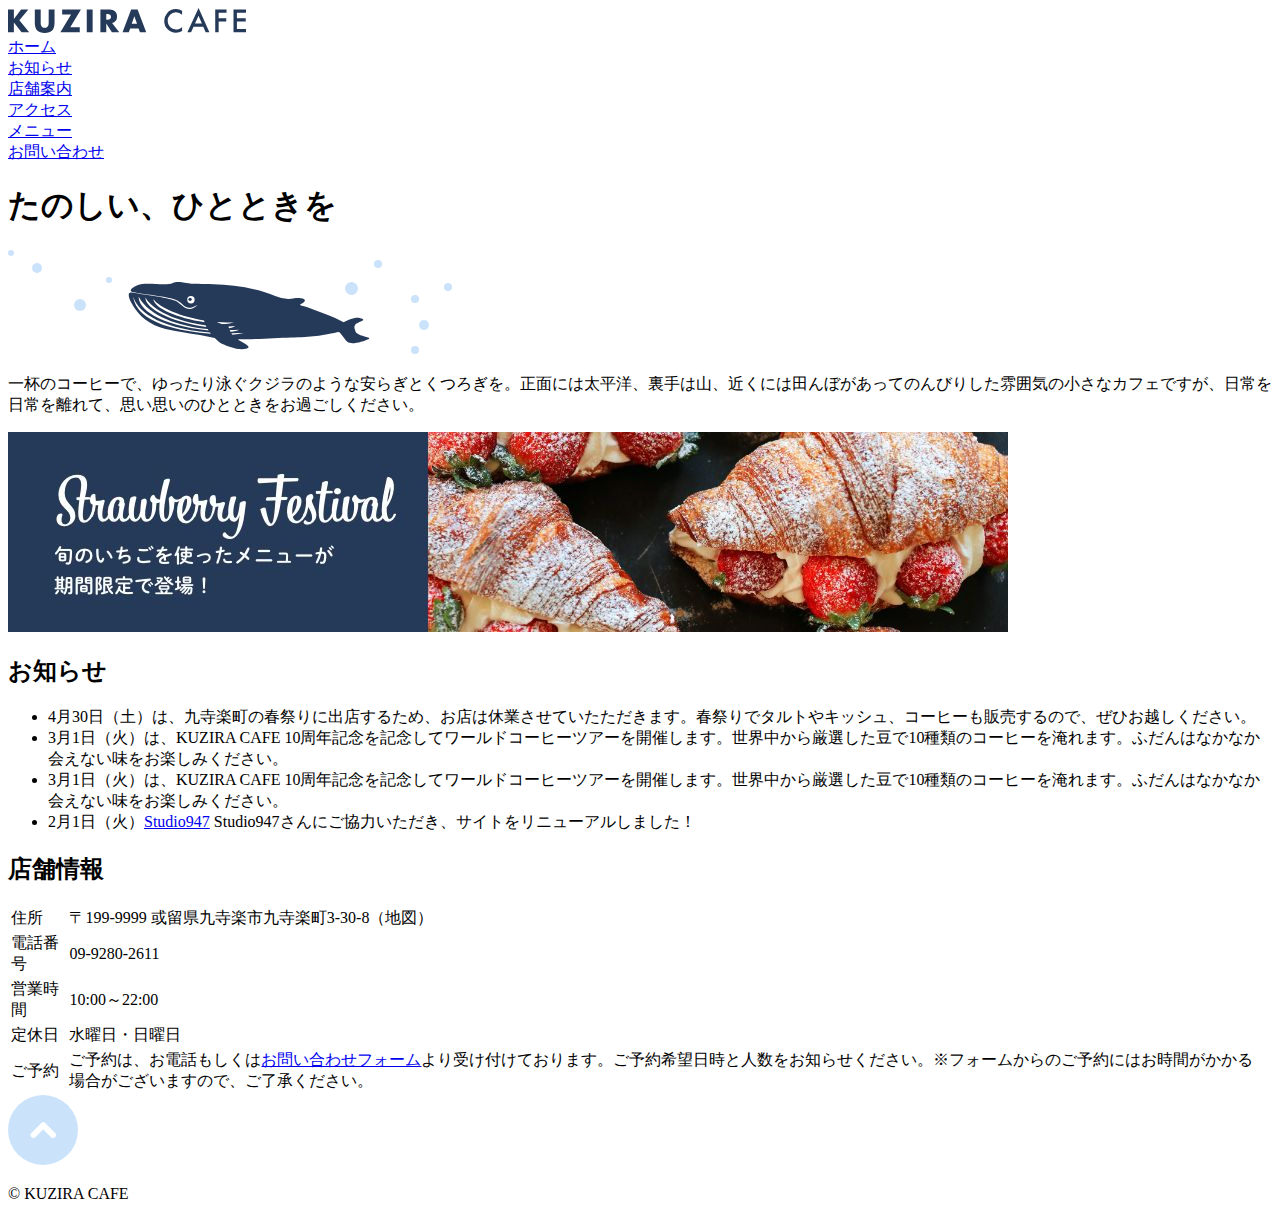
==== index.html @ 5bd374c1 "ページトップへのボタンの追加" ====
<!DOCTYPE html>
<html lang="en">
  <head>
    <meta charset="UTF-8" />
    <meta name="viewport" content="width=device-width, initial-scale=1.0" />
    <title>KUZIRA CAFE</title>
  </head id = "top">
  <body>
    <!--ヘッダー-->
    <header>
      <div>
        <a href="index.html">
          <img src="images/logo.svg" alt="" />
        </a>
      </div>
      <nav>
        <li><a href="index.html">ホーム</a></li>
        <li><a href="index.html#news">お知らせ</a></li>
        <li><a href="index.html#shop">店舗案内</a></li>
        <li><a href="access.html">アクセス</a></li>
        <li><a href="menu.html">メニュー</a></li>
        <li><a href="contact.html">お問い合わせ</a></li>
      </nav>
    </header>

    <h1>たのしい、ひとときを</h1>

    <main>
      <img src="images/logo-whale.svg" alt="" />
      <p>
        一杯のコーヒーで、ゆったり泳ぐクジラのような安らぎとくつろぎを。正面には太平洋、裏手は山、近くには田んぼがあってのんびりした雰囲気の小さなカフェですが、日常を日常を離れて、思い思いのひとときをお過ごしください。
      </p>
      <img
        src="images/banner.jpg"
        alt="旬の苺を使ったメニューが期間限定で登場！"
      />

      <div id="news">
        <h2>お知らせ</h2>
        <ul>
          <li>
            4月30日（土）は、九寺楽町の春祭りに出店するため、お店は休業させていたただきます。春祭りでタルトやキッシュ、コーヒーも販売するので、ぜひお越しください。
          </li>
          <li>
            3月1日（火）は、KUZIRA CAFE
            10周年記念を記念してワールドコーヒーツアーを開催します。世界中から厳選した豆で10種類のコーヒーを淹れます。ふだんはなかなか会えない味をお楽しみください。
          </li>
          <li>
            3月1日（火）は、KUZIRA CAFE
            10周年記念を記念してワールドコーヒーツアーを開催します。世界中から厳選した豆で10種類のコーヒーを淹れます。ふだんはなかなか会えない味をお楽しみください。
          </li>
          <li>
            2月1日（火）<a href="https://studio947.net" target="_blank"
              >Studio947</a
            >
            Studio947さんにご協力いただき、サイトをリニューアルしました！
          </li>
        </ul>
      </div>

      <div id="shop">
        <h2>店舗情報</h2>
        <table>
          <tr>
            <td>住所</td>
            <td>
              〒199-9999 或留県九寺楽市九寺楽町3-30-8（<a fref="access.html"></a
              >地図）
            </td>
          </tr>
          <tr>
            <td>電話番号</td>
            <td>09-9280-2611</td>
          </tr>
          <tr>
            <td>営業時間</td>
            <td>10:00～22:00</td>
          </tr>
          <tr>
            <td>定休日</td>
            <td>水曜日・日曜日</td>
          </tr>

          <tr>
            <td>ご予約</td>
            <td>
              ご予約は、お電話もしくは<a href="contact.html"
                >お問い合わせフォーム</a
              >より受け付けております。ご予約希望日時と人数をお知らせください。※フォームからのご予約にはお時間がかかる場合がございますので、ご了承ください。
            </td>
          </tr>
        </table>
      </div>
    </main>
    <footer>
      <div>
        <a href="#top"><img src="images/gotop.svg" alt=""></a>
        
      </div>
      <p>&copy; KUZIRA CAFE</p>
    </footer>
  </body>
</html>
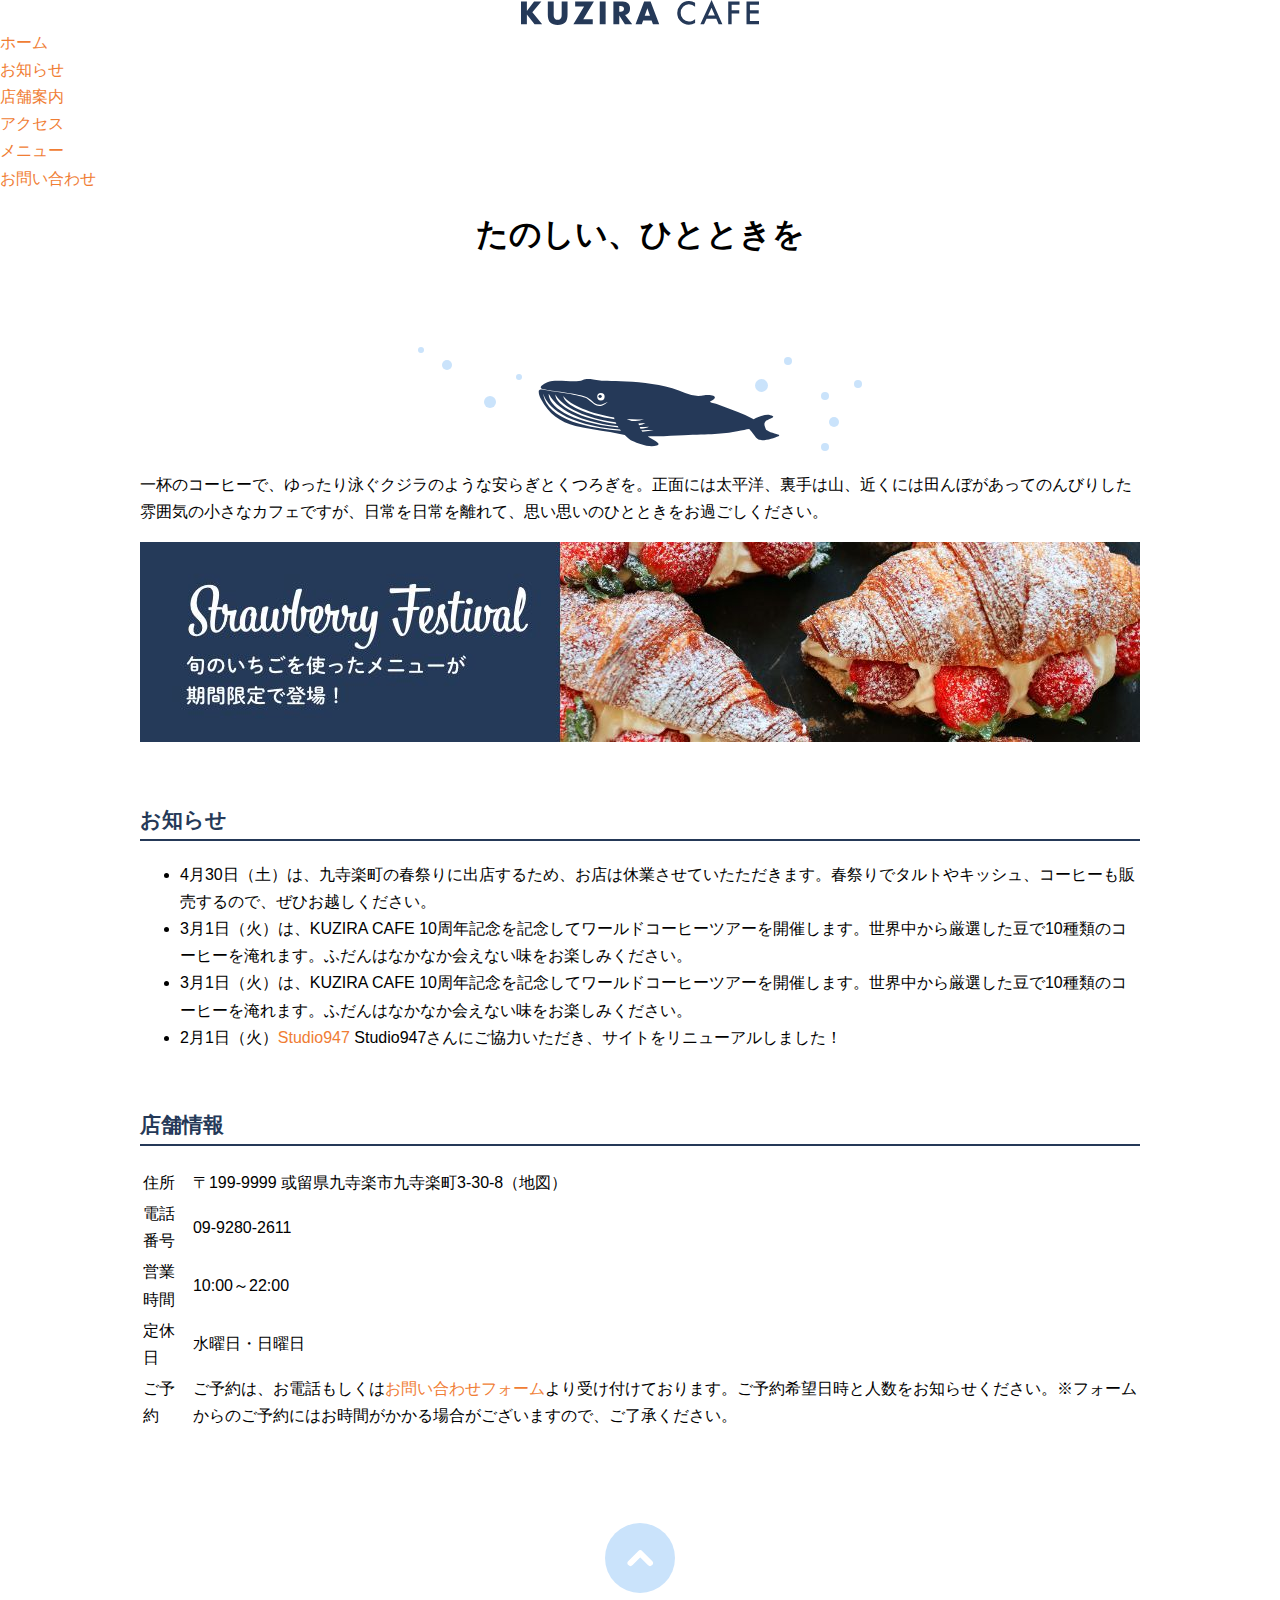
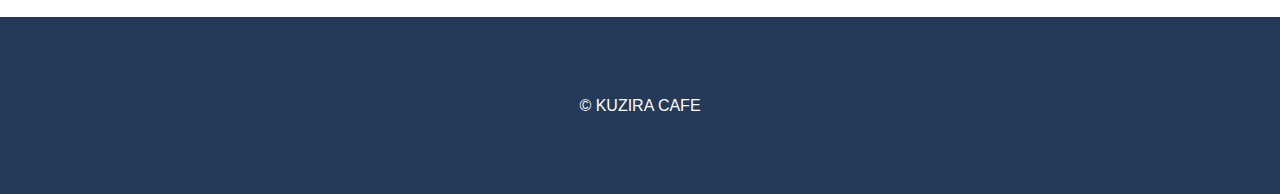
==== commit c850f1e7: "ボックスサイズの設定" ====
--- a/index.html
+++ b/index.html
@@ -4,11 +4,12 @@
     <meta charset="UTF-8" />
     <meta name="viewport" content="width=device-width, initial-scale=1.0" />
     <title>KUZIRA CAFE</title>
+    <link rel="stylesheet" href="css/style.css">
   </head id = "top">
   <body>
     <!--ヘッダー-->
     <header>
-      <div>
+      <div class="logo">
         <a href="index.html">
           <img src="images/logo.svg" alt="" />
         </a>
@@ -23,10 +24,10 @@
       </nav>
     </header>
 
-    <h1>たのしい、ひとときを</h1>
+    <h1 class="hero">たのしい、ひとときを</h1>
 
     <main>
-      <img src="images/logo-whale.svg" alt="" />
+      <div class="logo-whale"><img src="images/logo-whale.svg" alt="" /></div>
       <p>
         一杯のコーヒーで、ゆったり泳ぐクジラのような安らぎとくつろぎを。正面には太平洋、裏手は山、近くには田んぼがあってのんびりした雰囲気の小さなカフェですが、日常を日常を離れて、思い思いのひとときをお過ごしください。
       </p>
@@ -93,11 +94,10 @@
       </div>
     </main>
     <footer>
-      <div>
-        <a href="#top"><img src="images/gotop.svg" alt=""></a>
-        
+      <div class="gotop">
+        <a href="#top"><img src="images/gotop.svg" alt=""></a>  
       </div>
-      <p>&copy; KUZIRA CAFE</p>
+      <p class="copyright">&copy; KUZIRA CAFE</p>
     </footer>
   </body>
 </html>
--- a/css/style.css
+++ b/css/style.css
@@ -0,0 +1,83 @@
+/* すべてのページに適用される設定 */
+html {
+    font-size: 16px;
+    font-family: sans-serif;
+}
+*{
+    box-sizing: border-box;
+}
+body{
+    margin: 0 0 0 0;
+}
+
+p,
+li,
+td {
+    line-height: 1.7;
+}
+
+a:link{
+    color: #F07D34;
+    text-decoration: none;
+}
+a:visited{
+    color: #F07D34;
+    text-decoration: none;
+}
+a:hover{
+    color: #F07D34;
+    text-decoration: underline;
+}
+a:active{
+    color: #F07D34;
+    text-decoration: underline;
+}
+
+/* すべてのページに適用 - ヘッダー */
+.logo{
+    text-align: center;
+}
+
+img {
+    max-width: 100%;
+}
+
+/* すべてのページに適用 - ヒーロー */
+.hero{
+    text-align: center;
+}
+
+/* すべてのページに適用 - メイン */
+main{
+    margin: 90px auto 90px auto;
+    max-width: 1000px;
+}
+
+main h2 {
+    color: #253958;
+    font-size: 1.3rem;
+    border-bottom: 2px solid #253958;
+    margin: 60px 0 20px 0 ;
+    padding-bottom: 5px;
+}
+
+.logo-whale{
+    text-align: center;
+}
+
+/* すべてのページに適用 - フッター */
+.gotop {
+    text-align: center;
+}
+.copyright{
+    background-color: #253958;
+    color: white;
+    text-align: center;
+    padding-top: 75px;
+    padding-bottom: 75px;
+    margin-top: 20px;
+    margin-bottom: 0;
+}
+
+/* 個別のスタイル */
+/* index.html */
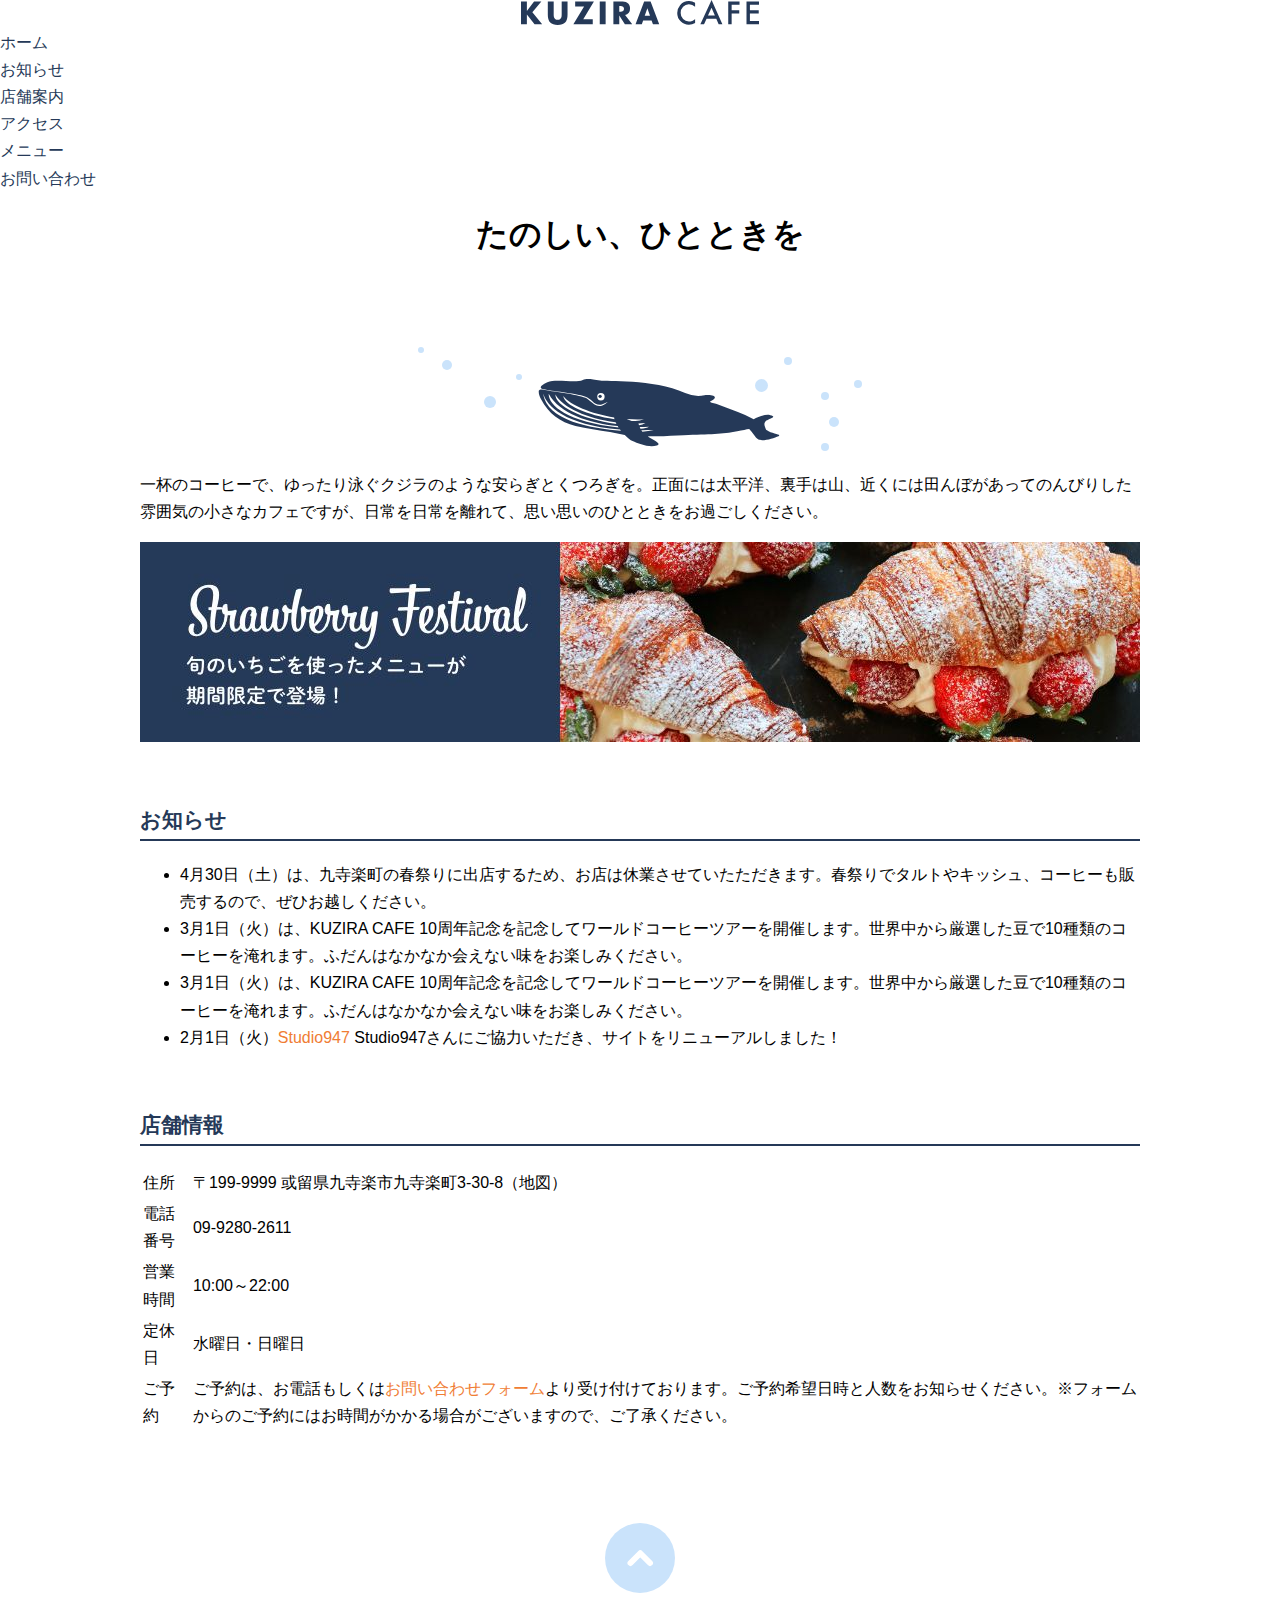
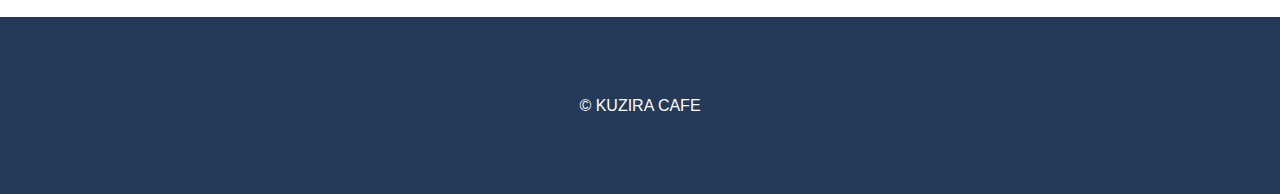
==== commit 580cfe8b: "navのリンクを調整" ====
--- a/index.html
+++ b/index.html
@@ -14,7 +14,7 @@
           <img src="images/logo.svg" alt="" />
         </a>
       </div>
-      <nav>
+      <nav class="nav">
         <li><a href="index.html">ホーム</a></li>
         <li><a href="index.html#news">お知らせ</a></li>
         <li><a href="index.html#shop">店舗案内</a></li>
--- a/css/style.css
+++ b/css/style.css
@@ -36,6 +36,22 @@
 /* すべてのページに適用 - ヘッダー */
 .logo{
     text-align: center;
+}
+
+.nav a:link{
+    color: #253958;
+}
+
+.nav a:visited{
+    color: #253958;
+}
+
+.nav a:hover{
+    text-decoration: none;
+}
+
+.nav a:active{
+    text-decoration: none;
 }
 
 img {
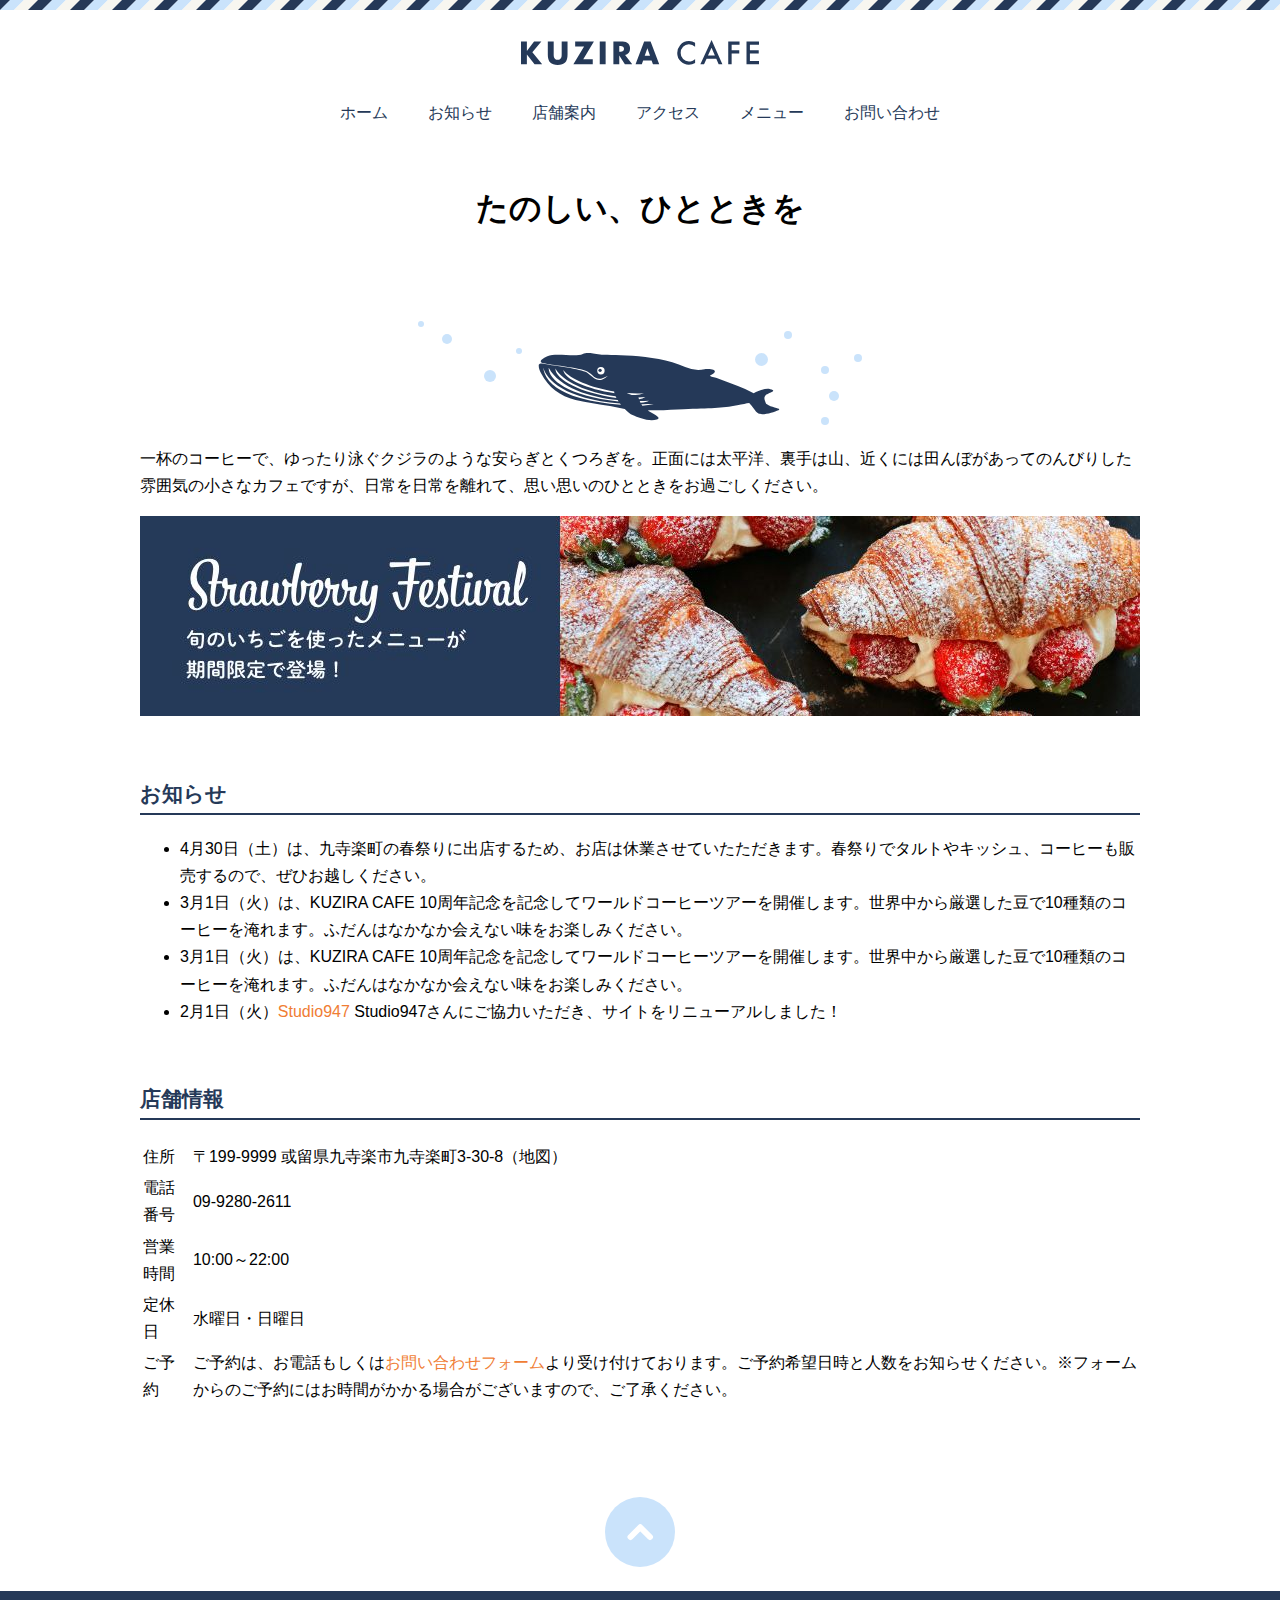
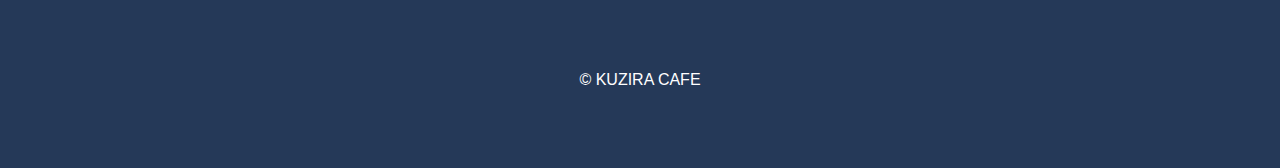
==== commit c304d5d3: "navを横並びに変更" ====
--- a/index.html
+++ b/index.html
@@ -8,19 +8,21 @@
   </head id = "top">
   <body>
     <!--ヘッダー-->
-    <header>
+    <header class="header">
       <div class="logo">
         <a href="index.html">
           <img src="images/logo.svg" alt="" />
         </a>
       </div>
       <nav class="nav">
+        <ul>
         <li><a href="index.html">ホーム</a></li>
         <li><a href="index.html#news">お知らせ</a></li>
         <li><a href="index.html#shop">店舗案内</a></li>
         <li><a href="access.html">アクセス</a></li>
         <li><a href="menu.html">メニュー</a></li>
         <li><a href="contact.html">お問い合わせ</a></li>
+      </ul>
       </nav>
     </header>
 
--- a/css/style.css
+++ b/css/style.css
@@ -3,10 +3,12 @@
     font-size: 16px;
     font-family: sans-serif;
 }
-*{
+
+* {
     box-sizing: border-box;
 }
-body{
+
+body {
     margin: 0 0 0 0;
 }
 
@@ -16,41 +18,44 @@
     line-height: 1.7;
 }
 
-a:link{
+a:link {
     color: #F07D34;
     text-decoration: none;
 }
-a:visited{
+
+a:visited {
     color: #F07D34;
     text-decoration: none;
 }
-a:hover{
+
+a:hover {
     color: #F07D34;
     text-decoration: underline;
 }
-a:active{
+
+a:active {
     color: #F07D34;
     text-decoration: underline;
 }
 
 /* すべてのページに適用 - ヘッダー */
-.logo{
+.logo {
     text-align: center;
 }
 
-.nav a:link{
+.nav a:link {
     color: #253958;
 }
 
-.nav a:visited{
+.nav a:visited {
     color: #253958;
 }
 
-.nav a:hover{
+.nav a:hover {
     text-decoration: none;
 }
 
-.nav a:active{
+.nav a:active {
     text-decoration: none;
 }
 
@@ -58,13 +63,29 @@
     max-width: 100%;
 }
 
+.header {
+    padding: 40px;
+    background-image: url(../images/stripe.png);
+    background-repeat: repeat-x;
+}
+
+.nav ul {
+    margin: 30px 0 0 0;
+    padding: 0;
+    list-style-type: none;
+
+    display: flex;
+    justify-content: center;
+    gap: 40px;
+}
+
 /* すべてのページに適用 - ヒーロー */
-.hero{
+.hero {
     text-align: center;
 }
 
 /* すべてのページに適用 - メイン */
-main{
+main {
     margin: 90px auto 90px auto;
     max-width: 1000px;
 }
@@ -73,11 +94,11 @@
     color: #253958;
     font-size: 1.3rem;
     border-bottom: 2px solid #253958;
-    margin: 60px 0 20px 0 ;
+    margin: 60px 0 20px 0;
     padding-bottom: 5px;
 }
 
-.logo-whale{
+.logo-whale {
     text-align: center;
 }
 
@@ -85,7 +106,8 @@
 .gotop {
     text-align: center;
 }
-.copyright{
+
+.copyright {
     background-color: #253958;
     color: white;
     text-align: center;
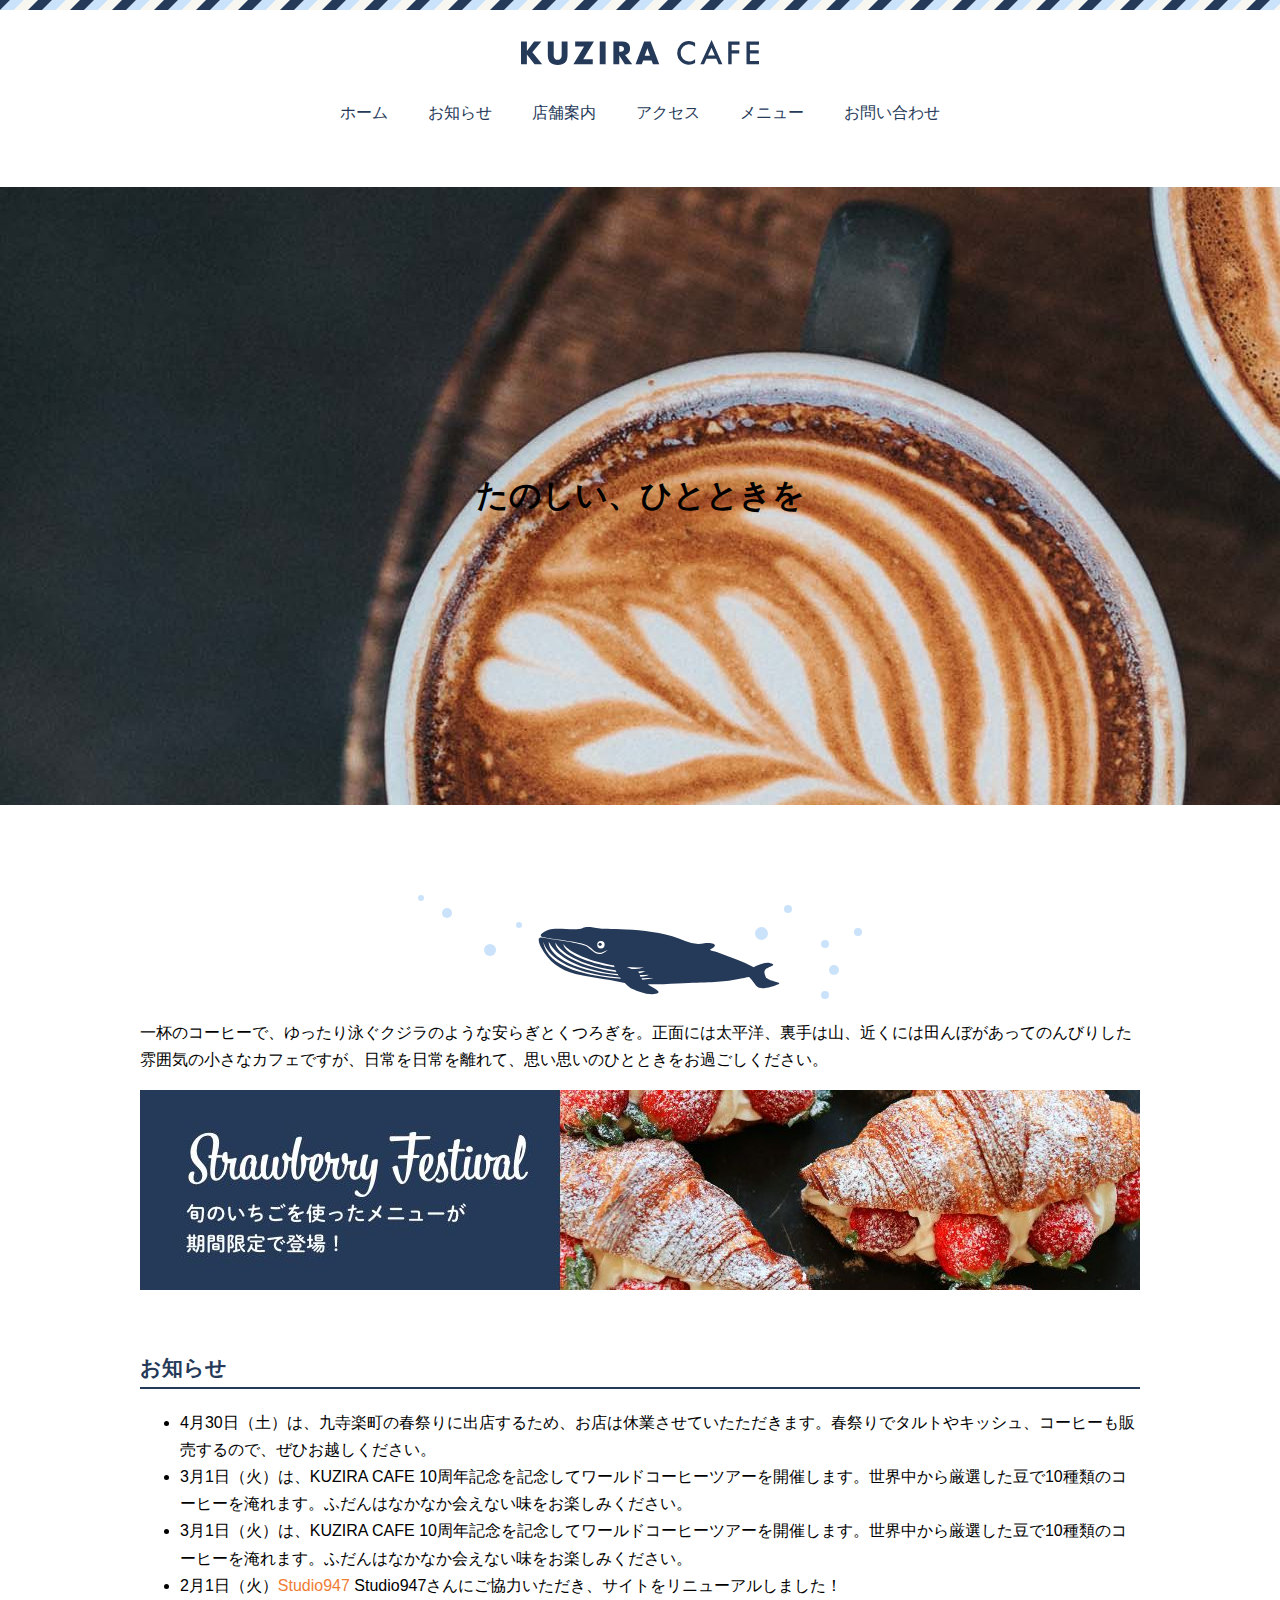
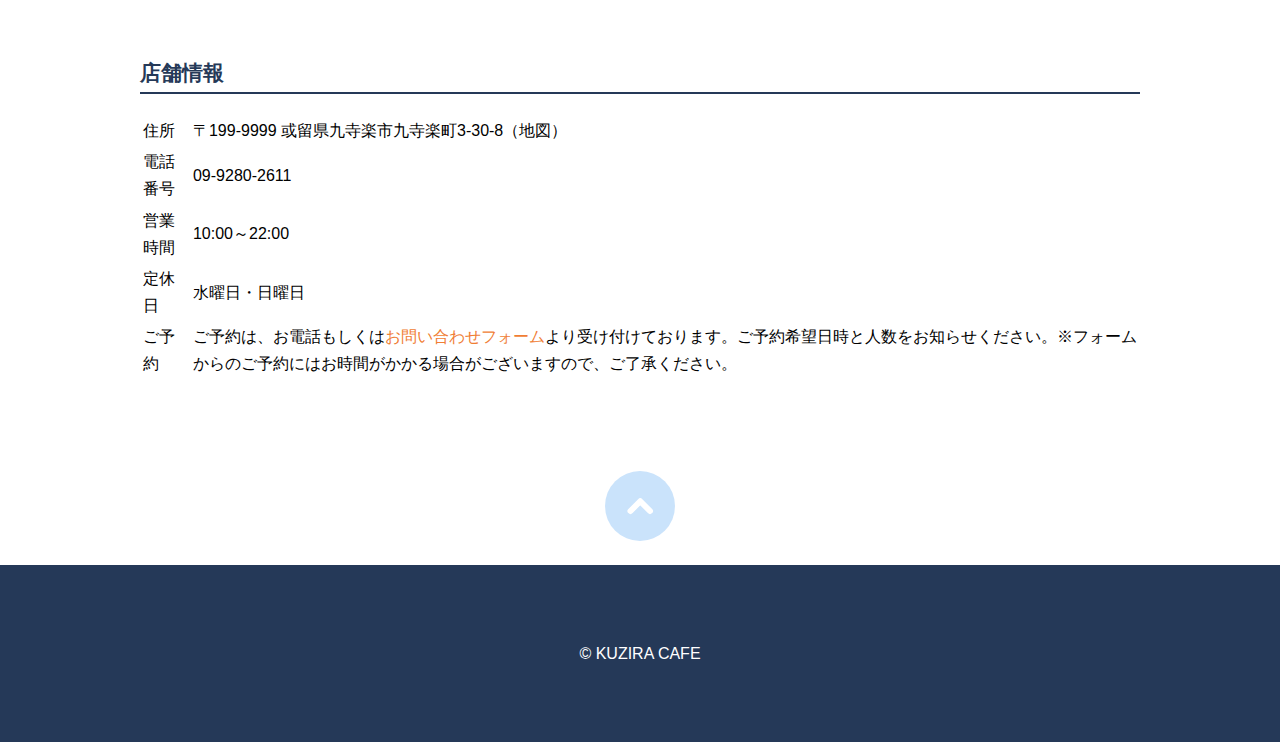
==== commit cd4ef2ad: "heroの背景画像を追加" ====
--- a/index.html
+++ b/index.html
@@ -26,7 +26,7 @@
       </nav>
     </header>
 
-    <h1 class="hero">たのしい、ひとときを</h1>
+    <h1 class="hero index">たのしい、ひとときを</h1>
 
     <main>
       <div class="logo-whale"><img src="images/logo-whale.svg" alt="" /></div>
--- a/css/style.css
+++ b/css/style.css
@@ -81,7 +81,13 @@
 
 /* すべてのページに適用 - ヒーロー */
 .hero {
+    background-repeat: no-repeat;
     text-align: center;
+}
+
+.hero.index {
+    padding: 287px 0;
+    background-image: url(../images/home-hero.jpg);
 }
 
 /* すべてのページに適用 - メイン */
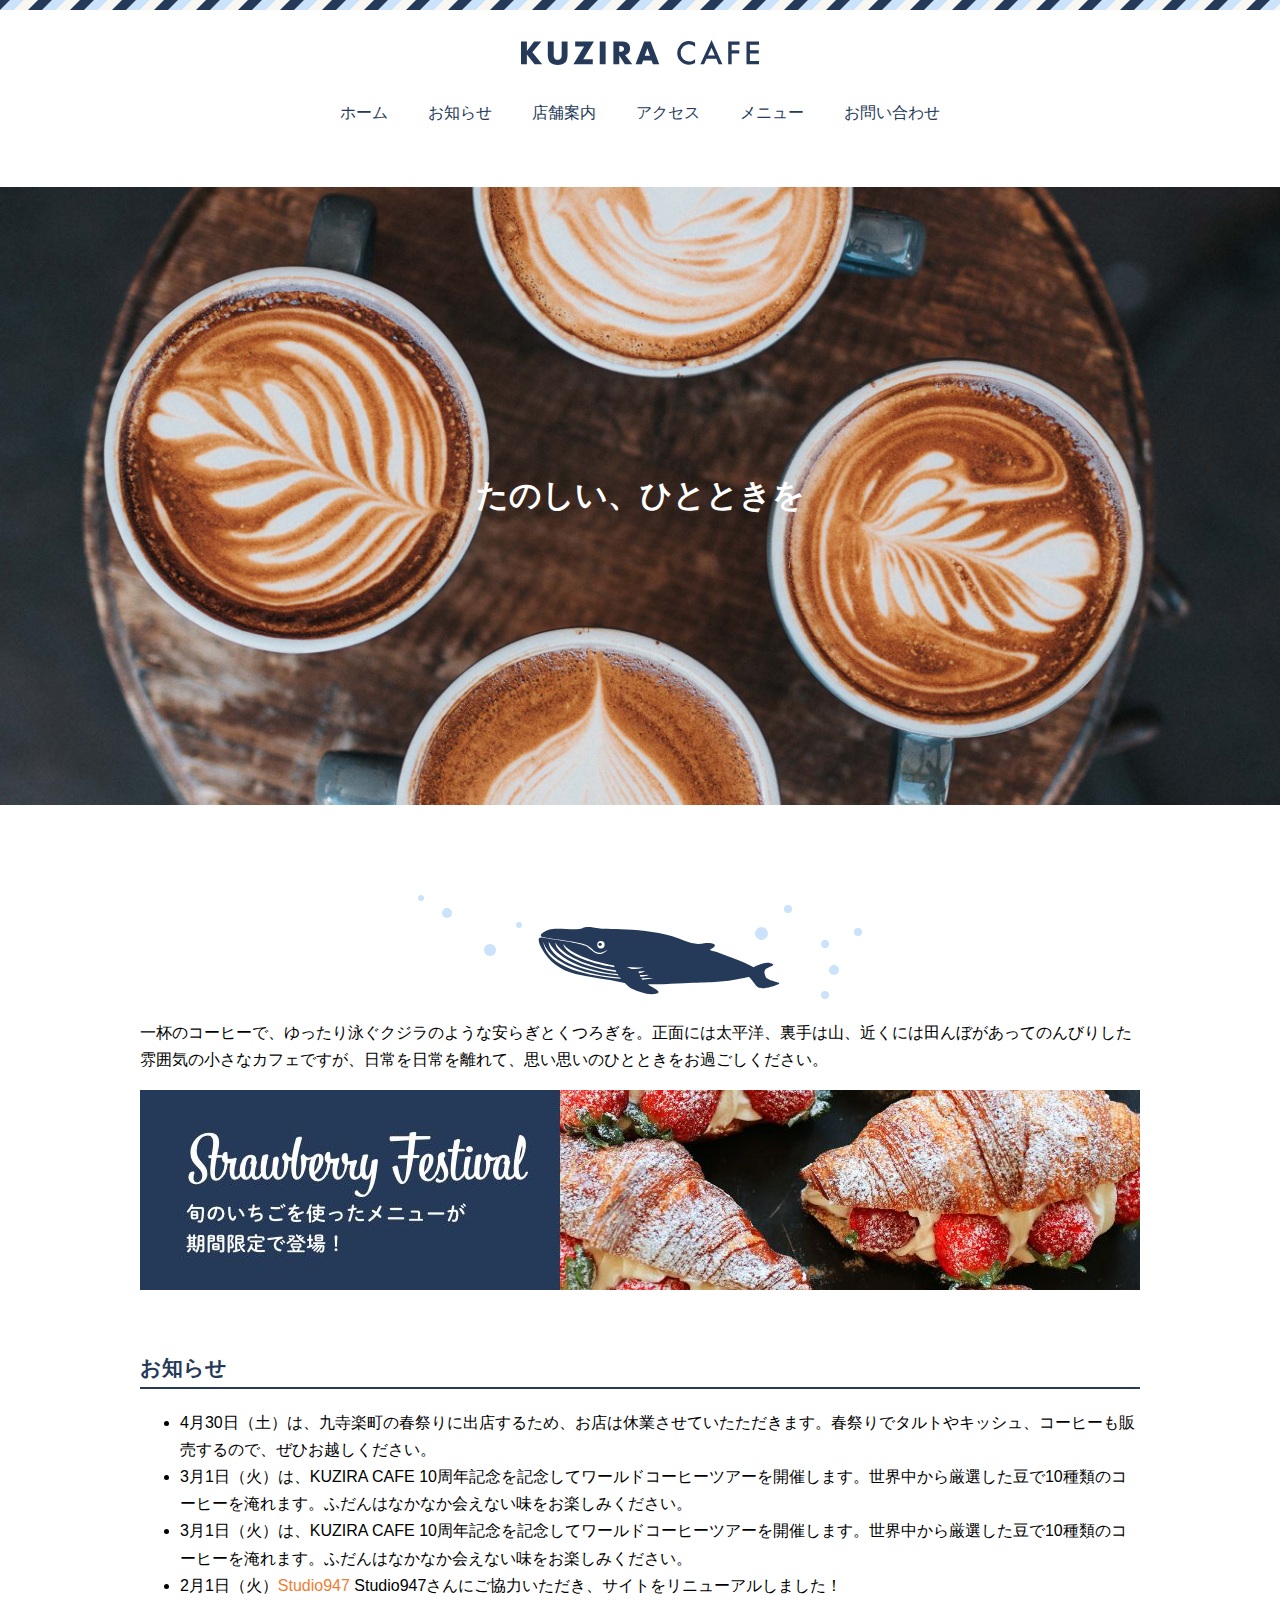
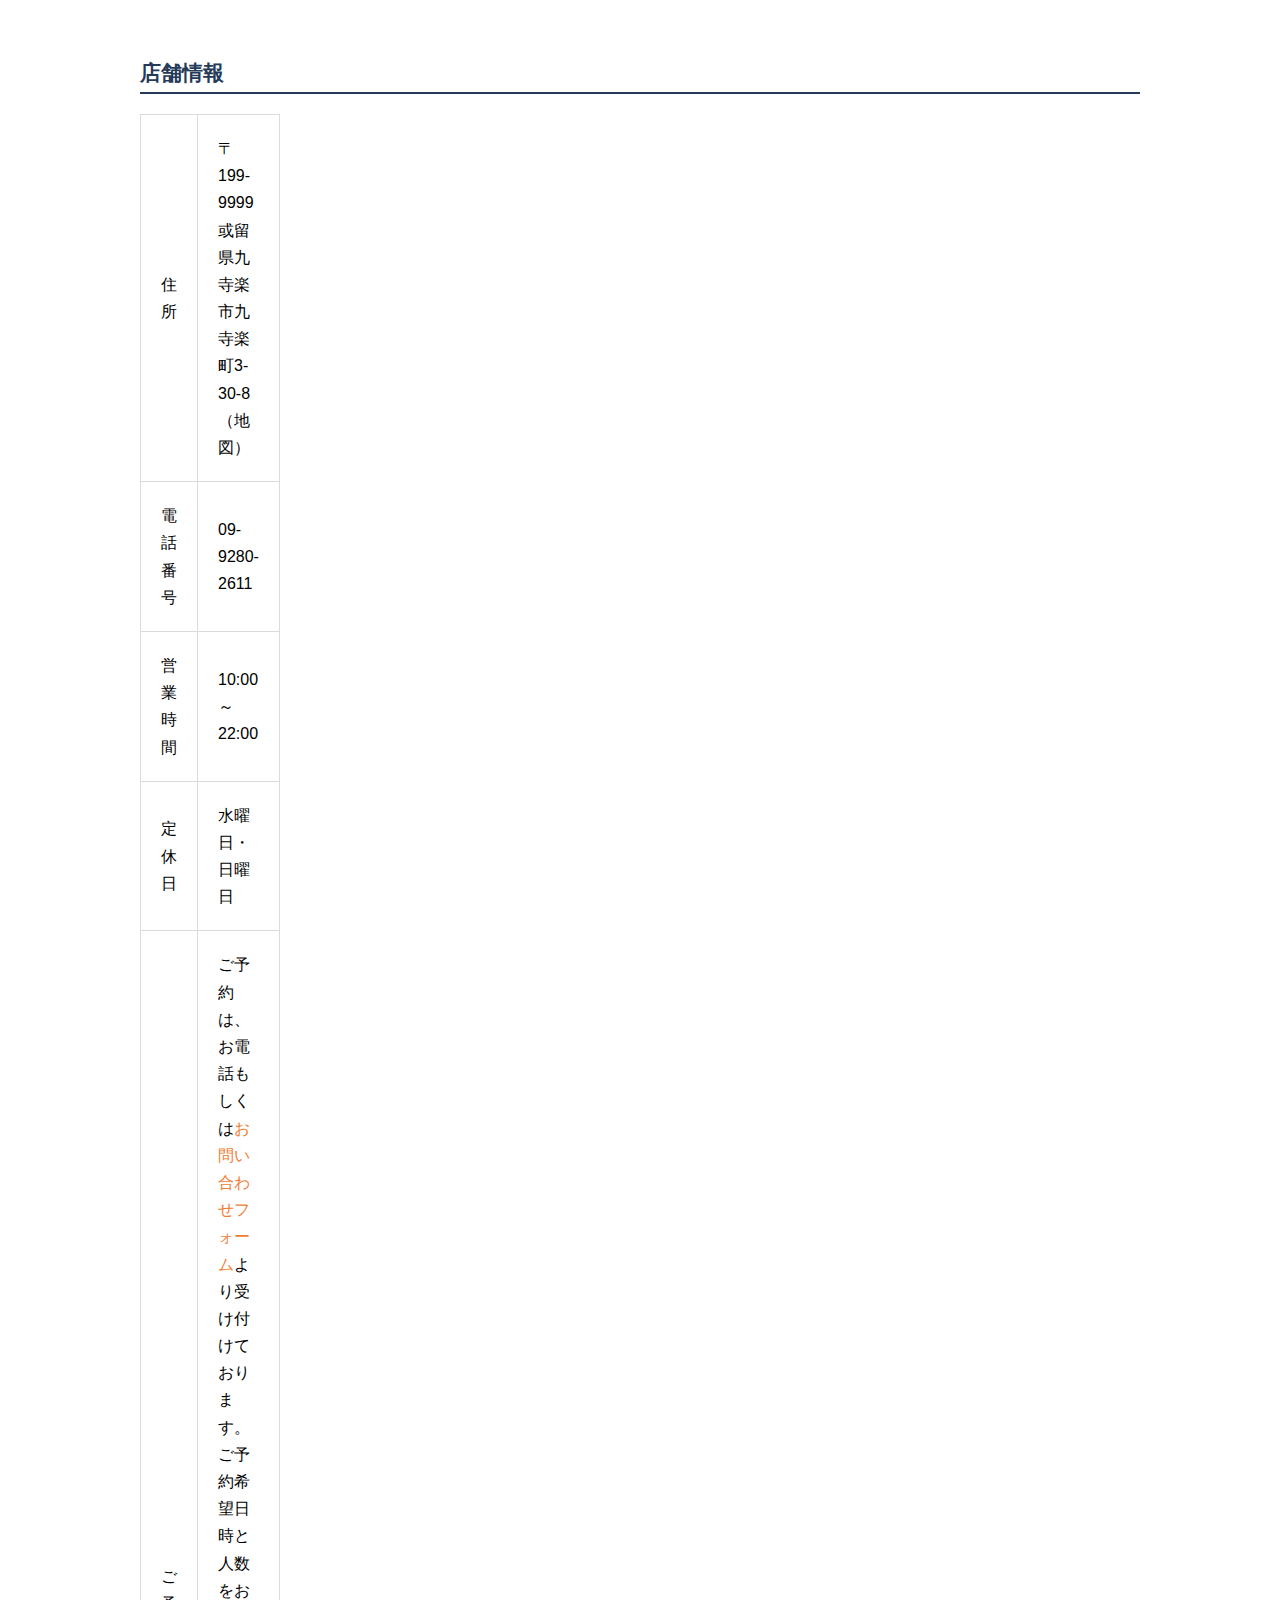
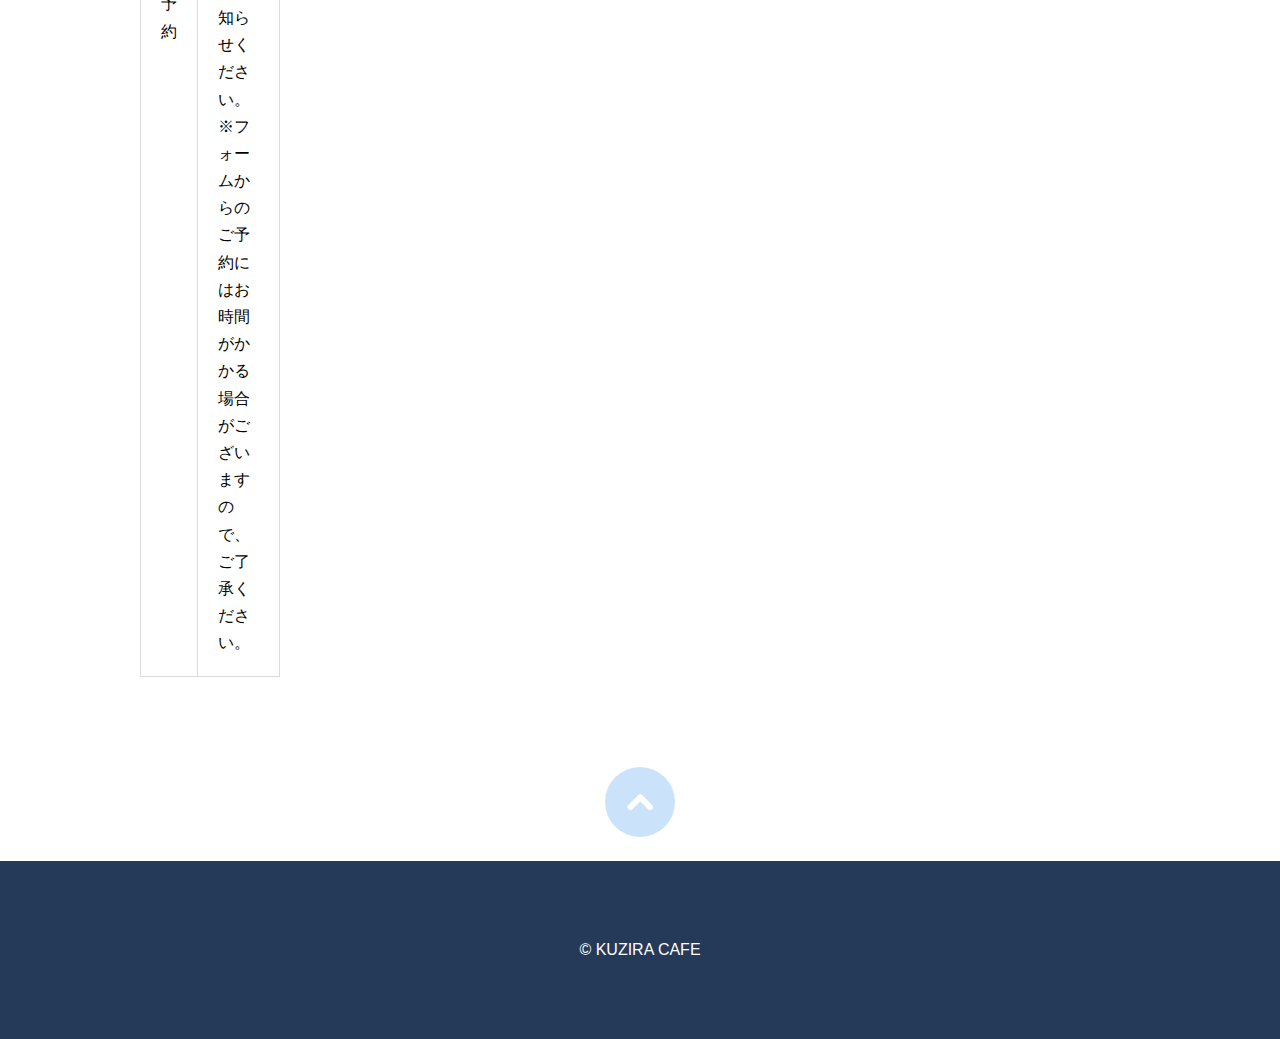
==== commit b8ba1d8b: "tableの調整" ====
--- a/index.html
+++ b/index.html
@@ -63,7 +63,7 @@
 
       <div id="shop">
         <h2>店舗情報</h2>
-        <table>
+        <table class="shop-info">
           <tr>
             <td>住所</td>
             <td>
--- a/css/style.css
+++ b/css/style.css
@@ -83,6 +83,9 @@
 .hero {
     background-repeat: no-repeat;
     text-align: center;
+    background-position: center;
+    background-size: cover;
+    color: white;
 }
 
 .hero.index {
@@ -108,6 +111,21 @@
     text-align: center;
 }
 
+.shop-info{
+    border-collapse: collapse;
+}
+
+.shop-info{
+    width: 112px;
+    text-align: left;
+    vertical-align: top;
+}
+
+.shop-info th, .shop-info td{
+    border: 1px solid #DBDBDB;
+    padding: 20px;
+}
+
 /* すべてのページに適用 - フッター */
 .gotop {
     text-align: center;
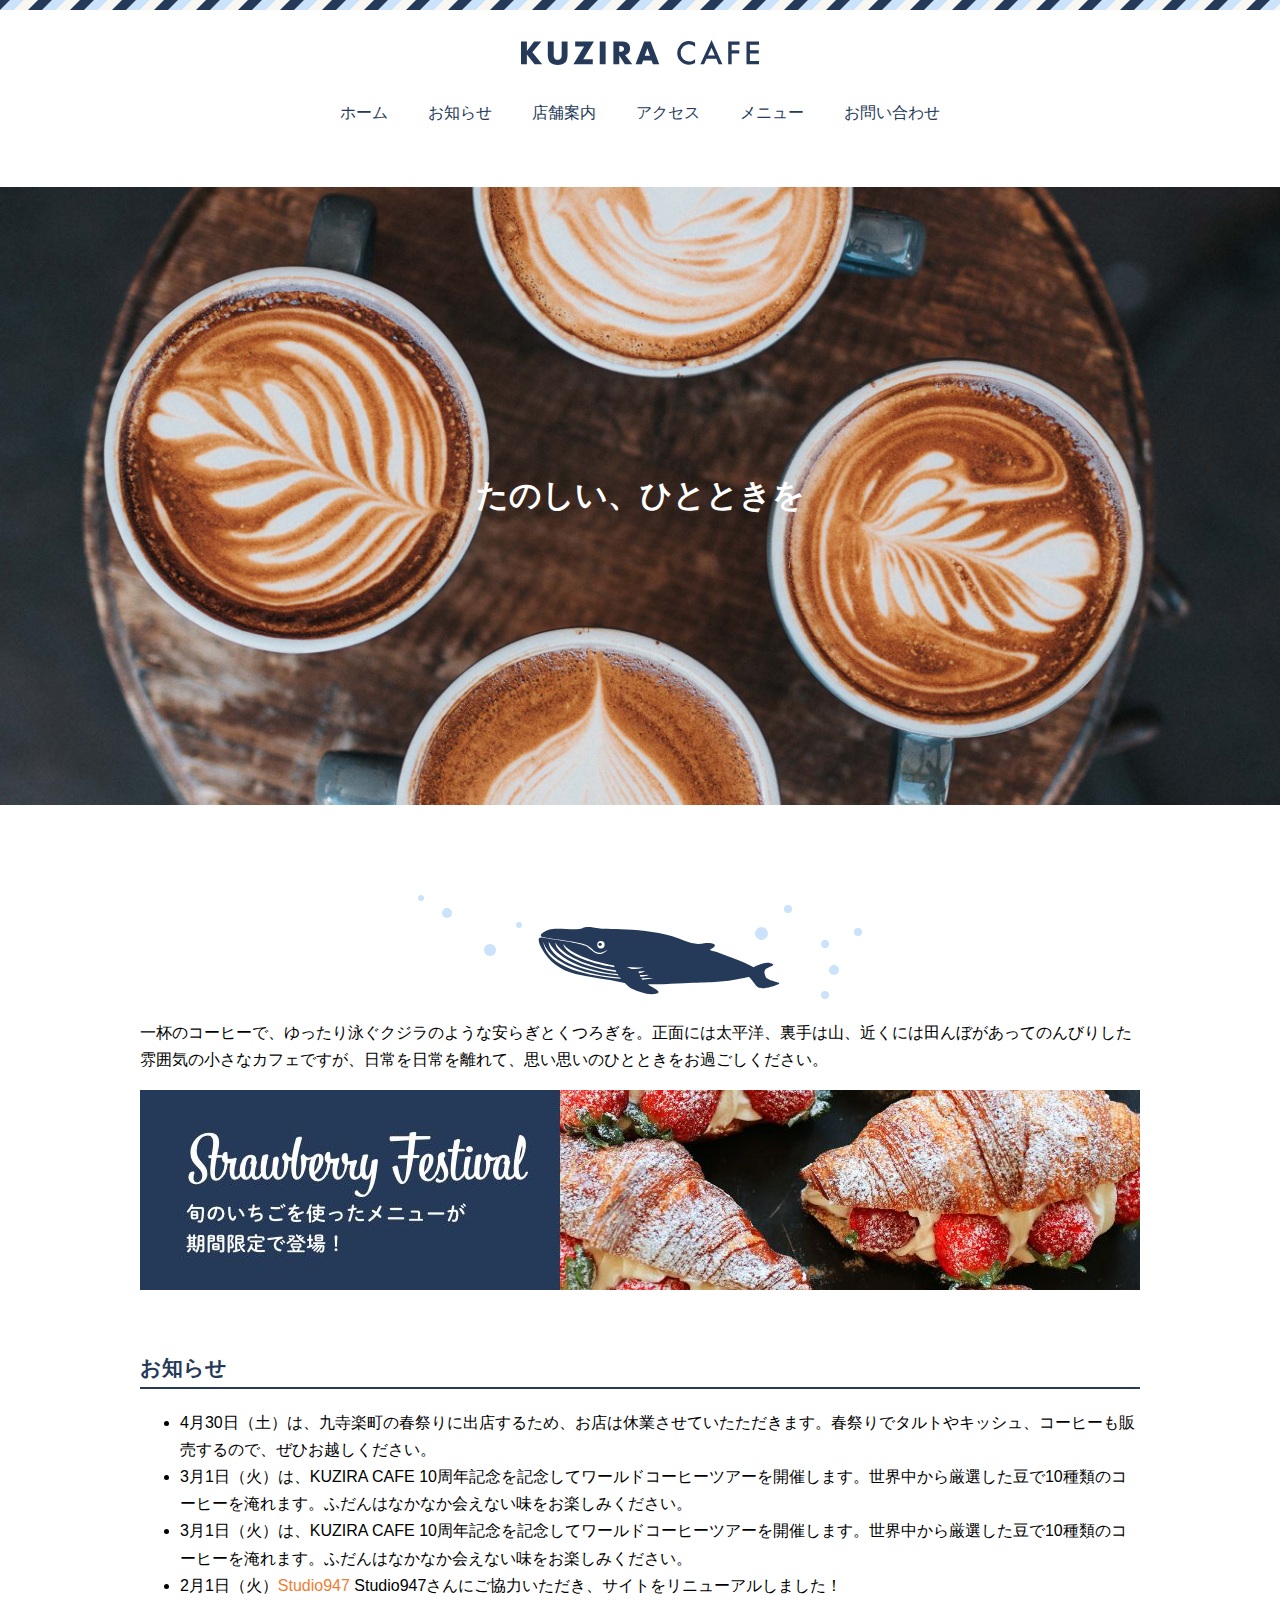
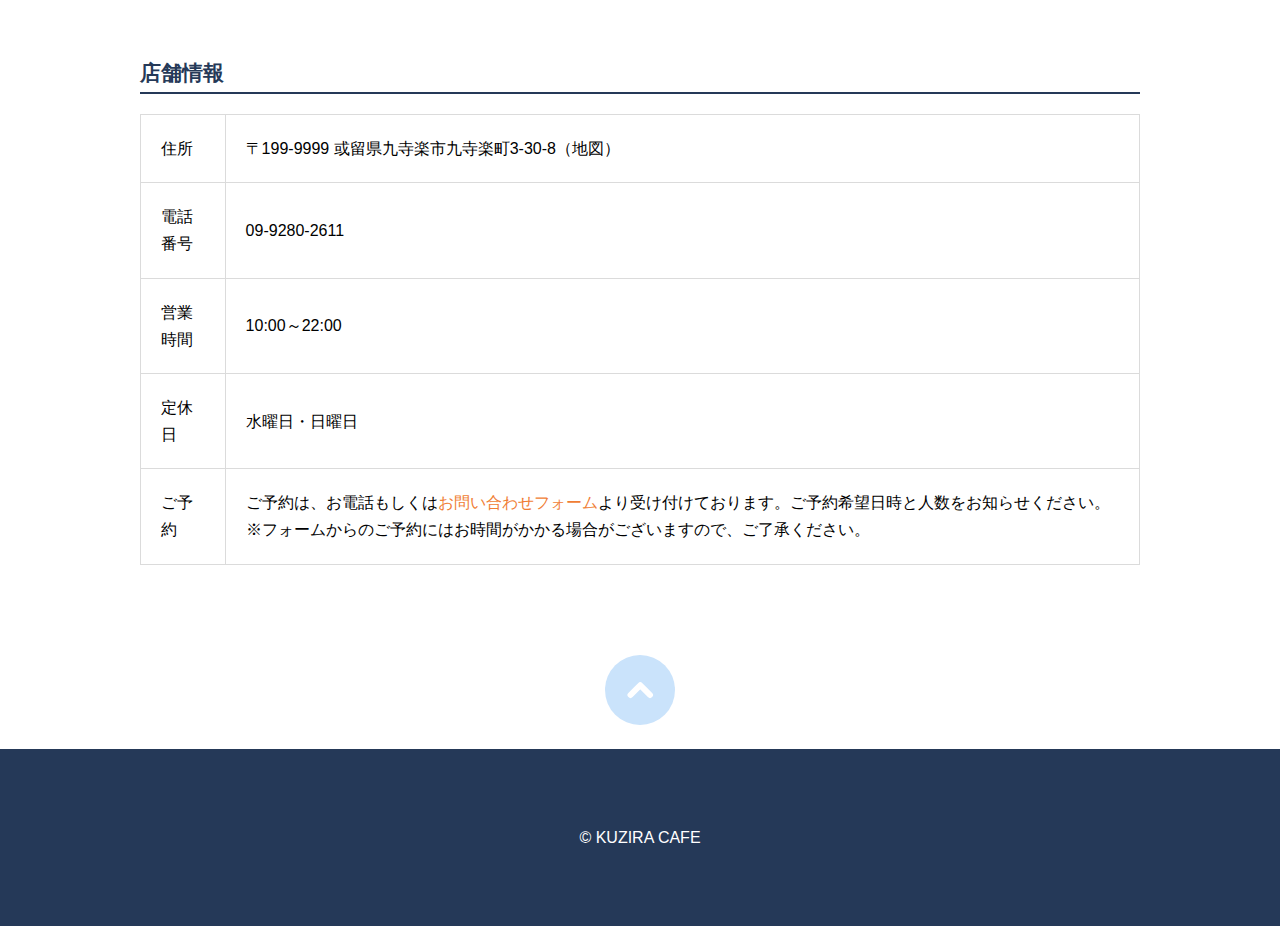
==== commit 7fc42eda: "index以外のファイルを追加" ====
--- a/index.html
+++ b/index.html
@@ -1,21 +1,23 @@
 <!DOCTYPE html>
 <html lang="en">
-  <head>
-    <meta charset="UTF-8" />
-    <meta name="viewport" content="width=device-width, initial-scale=1.0" />
-    <title>KUZIRA CAFE</title>
-    <link rel="stylesheet" href="css/style.css">
-  </head id = "top">
-  <body>
-    <!--ヘッダー-->
-    <header class="header">
-      <div class="logo">
-        <a href="index.html">
-          <img src="images/logo.svg" alt="" />
-        </a>
-      </div>
-      <nav class="nav">
-        <ul>
+
+<head>
+  <meta charset="UTF-8" />
+  <meta name="viewport" content="width=device-width, initial-scale=1.0" />
+  <title>KUZIRA CAFE</title>
+  <link rel="stylesheet" href="css/style.css">
+</head id="top">
+
+<body>
+  <!--ヘッダー-->
+  <header class="header">
+    <div class="logo">
+      <a href="index.html">
+        <img src="images/logo.svg" alt="" />
+      </a>
+    </div>
+    <nav class="nav">
+      <ul>
         <li><a href="index.html">ホーム</a></li>
         <li><a href="index.html#news">お知らせ</a></li>
         <li><a href="index.html#shop">店舗案内</a></li>
@@ -23,83 +25,77 @@
         <li><a href="menu.html">メニュー</a></li>
         <li><a href="contact.html">お問い合わせ</a></li>
       </ul>
-      </nav>
-    </header>
+    </nav>
+  </header>
 
-    <h1 class="hero index">たのしい、ひとときを</h1>
+  <h1 class="hero index">たのしい、ひとときを</h1>
 
-    <main>
-      <div class="logo-whale"><img src="images/logo-whale.svg" alt="" /></div>
-      <p>
-        一杯のコーヒーで、ゆったり泳ぐクジラのような安らぎとくつろぎを。正面には太平洋、裏手は山、近くには田んぼがあってのんびりした雰囲気の小さなカフェですが、日常を日常を離れて、思い思いのひとときをお過ごしください。
-      </p>
-      <img
-        src="images/banner.jpg"
-        alt="旬の苺を使ったメニューが期間限定で登場！"
-      />
+  <main>
+    <div class="logo-whale"><img src="images/logo-whale.svg" alt="" /></div>
+    <p>
+      一杯のコーヒーで、ゆったり泳ぐクジラのような安らぎとくつろぎを。正面には太平洋、裏手は山、近くには田んぼがあってのんびりした雰囲気の小さなカフェですが、日常を日常を離れて、思い思いのひとときをお過ごしください。
+    </p>
+    <img src="images/banner.jpg" alt="旬の苺を使ったメニューが期間限定で登場！" />
 
-      <div id="news">
-        <h2>お知らせ</h2>
-        <ul>
-          <li>
-            4月30日（土）は、九寺楽町の春祭りに出店するため、お店は休業させていたただきます。春祭りでタルトやキッシュ、コーヒーも販売するので、ぜひお越しください。
-          </li>
-          <li>
-            3月1日（火）は、KUZIRA CAFE
-            10周年記念を記念してワールドコーヒーツアーを開催します。世界中から厳選した豆で10種類のコーヒーを淹れます。ふだんはなかなか会えない味をお楽しみください。
-          </li>
-          <li>
-            3月1日（火）は、KUZIRA CAFE
-            10周年記念を記念してワールドコーヒーツアーを開催します。世界中から厳選した豆で10種類のコーヒーを淹れます。ふだんはなかなか会えない味をお楽しみください。
-          </li>
-          <li>
-            2月1日（火）<a href="https://studio947.net" target="_blank"
-              >Studio947</a
-            >
-            Studio947さんにご協力いただき、サイトをリニューアルしました！
-          </li>
-        </ul>
-      </div>
+    <div id="news">
+      <h2>お知らせ</h2>
+      <ul>
+        <li>
+          4月30日（土）は、九寺楽町の春祭りに出店するため、お店は休業させていたただきます。春祭りでタルトやキッシュ、コーヒーも販売するので、ぜひお越しください。
+        </li>
+        <li>
+          3月1日（火）は、KUZIRA CAFE
+          10周年記念を記念してワールドコーヒーツアーを開催します。世界中から厳選した豆で10種類のコーヒーを淹れます。ふだんはなかなか会えない味をお楽しみください。
+        </li>
+        <li>
+          3月1日（火）は、KUZIRA CAFE
+          10周年記念を記念してワールドコーヒーツアーを開催します。世界中から厳選した豆で10種類のコーヒーを淹れます。ふだんはなかなか会えない味をお楽しみください。
+        </li>
+        <li>
+          2月1日（火）<a href="https://studio947.net" target="_blank">Studio947</a>
+          Studio947さんにご協力いただき、サイトをリニューアルしました！
+        </li>
+      </ul>
+    </div>
 
-      <div id="shop">
-        <h2>店舗情報</h2>
-        <table class="shop-info">
-          <tr>
-            <td>住所</td>
-            <td>
-              〒199-9999 或留県九寺楽市九寺楽町3-30-8（<a fref="access.html"></a
-              >地図）
-            </td>
-          </tr>
-          <tr>
-            <td>電話番号</td>
-            <td>09-9280-2611</td>
-          </tr>
-          <tr>
-            <td>営業時間</td>
-            <td>10:00～22:00</td>
-          </tr>
-          <tr>
-            <td>定休日</td>
-            <td>水曜日・日曜日</td>
-          </tr>
+    <div id="shop">
+      <h2>店舗情報</h2>
+      <table class="shop-info">
+        <tr>
+          <td>住所</td>
+          <td>
+            〒199-9999 或留県九寺楽市九寺楽町3-30-8（<a fref="access.html"></a>地図）
+          </td>
+        </tr>
+        <tr>
+          <td>電話番号</td>
+          <td>09-9280-2611</td>
+        </tr>
+        <tr>
+          <td>営業時間</td>
+          <td>10:00～22:00</td>
+        </tr>
+        <tr>
+          <td>定休日</td>
+          <td>水曜日・日曜日</td>
+        </tr>
 
-          <tr>
-            <td>ご予約</td>
-            <td>
-              ご予約は、お電話もしくは<a href="contact.html"
-                >お問い合わせフォーム</a
-              >より受け付けております。ご予約希望日時と人数をお知らせください。※フォームからのご予約にはお時間がかかる場合がございますので、ご了承ください。
-            </td>
-          </tr>
-        </table>
-      </div>
-    </main>
-    <footer>
-      <div class="gotop">
-        <a href="#top"><img src="images/gotop.svg" alt=""></a>  
-      </div>
-      <p class="copyright">&copy; KUZIRA CAFE</p>
-    </footer>
-  </body>
+        <tr>
+          <td>ご予約</td>
+          <td>
+            ご予約は、お電話もしくは<a
+              href="contact.html">お問い合わせフォーム</a>より受け付けております。ご予約希望日時と人数をお知らせください。※フォームからのご予約にはお時間がかかる場合がございますので、ご了承ください。
+          </td>
+        </tr>
+      </table>
+    </div>
+  </main>
+  <footer>
+    <div class="gotop">
+      <a href="#top"><img src="images/gotop.svg" alt=""></a>
+    </div>
+    <p class="copyright">&copy; KUZIRA CAFE</p>
+  </footer>
+</body>
+
 </html>
--- a/css/style.css
+++ b/css/style.css
@@ -115,7 +115,7 @@
     border-collapse: collapse;
 }
 
-.shop-info{
+.shop-info th{
     width: 112px;
     text-align: left;
     vertical-align: top;
